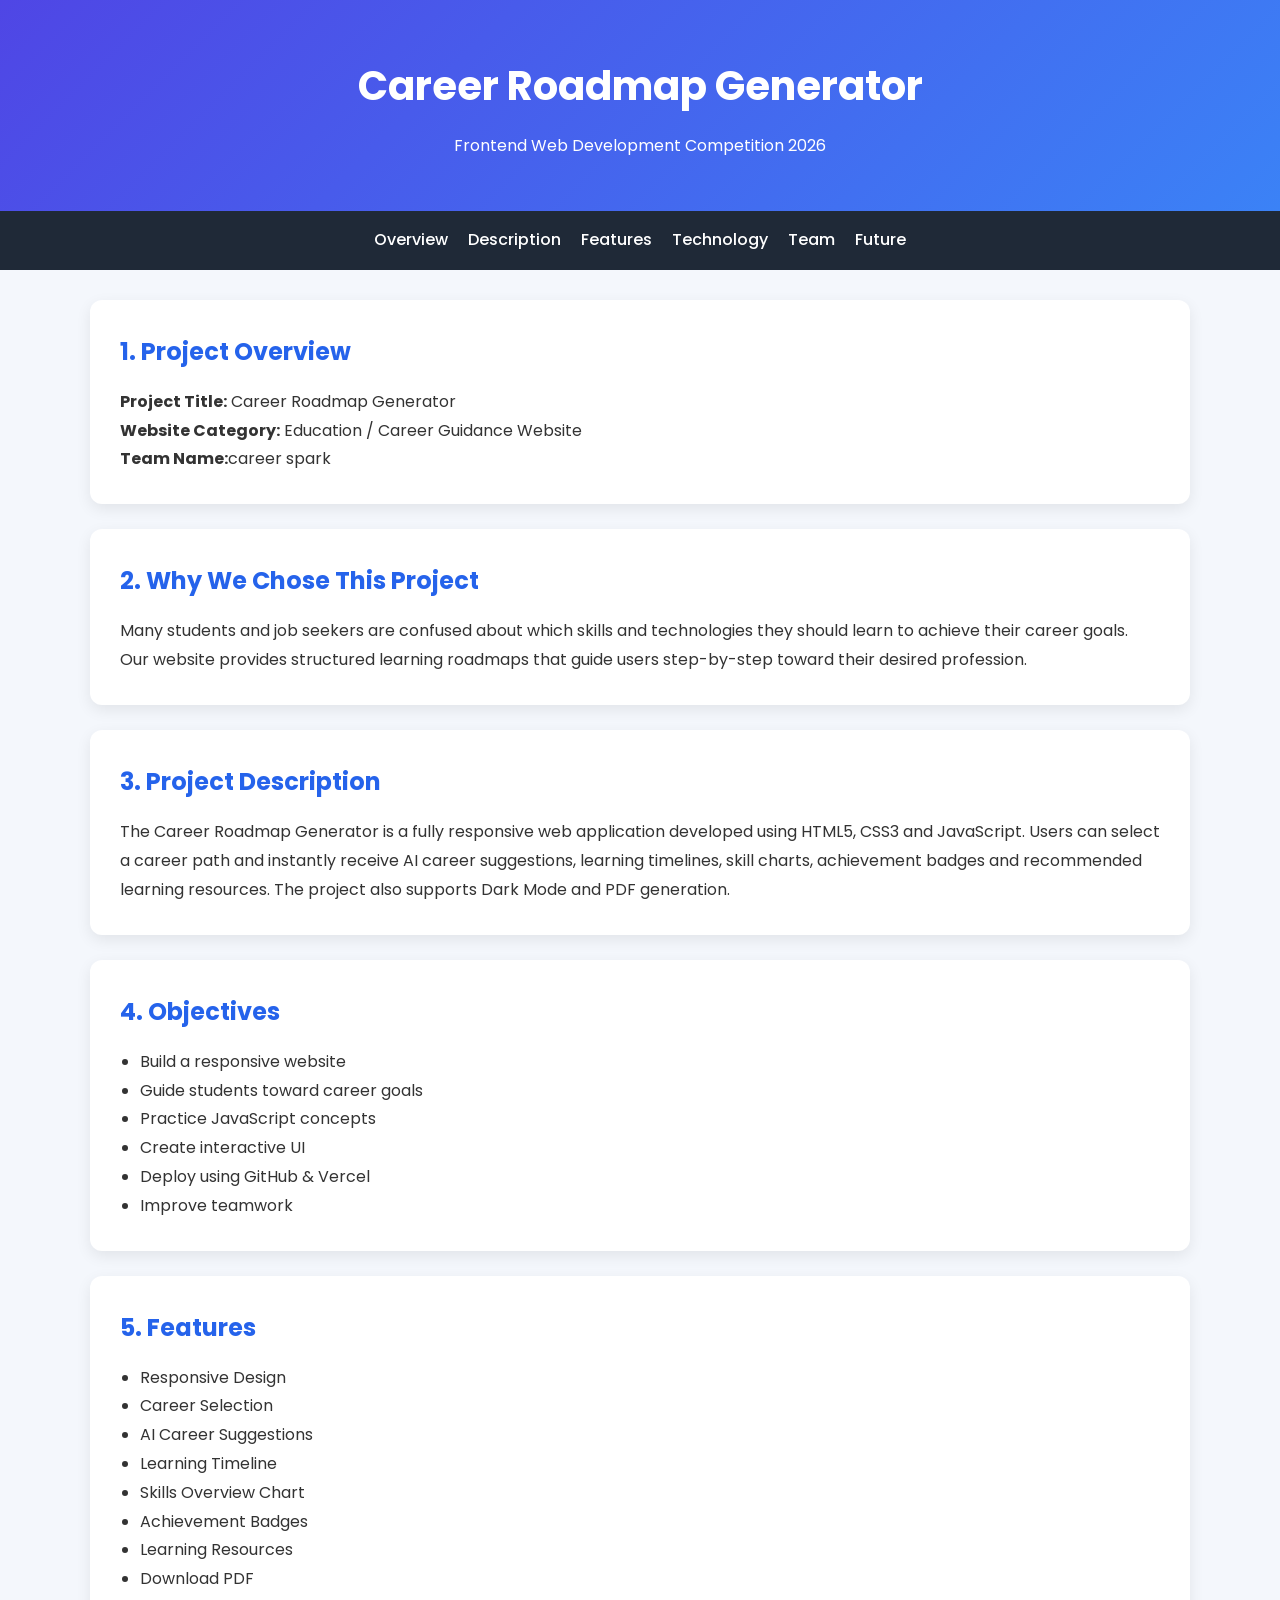
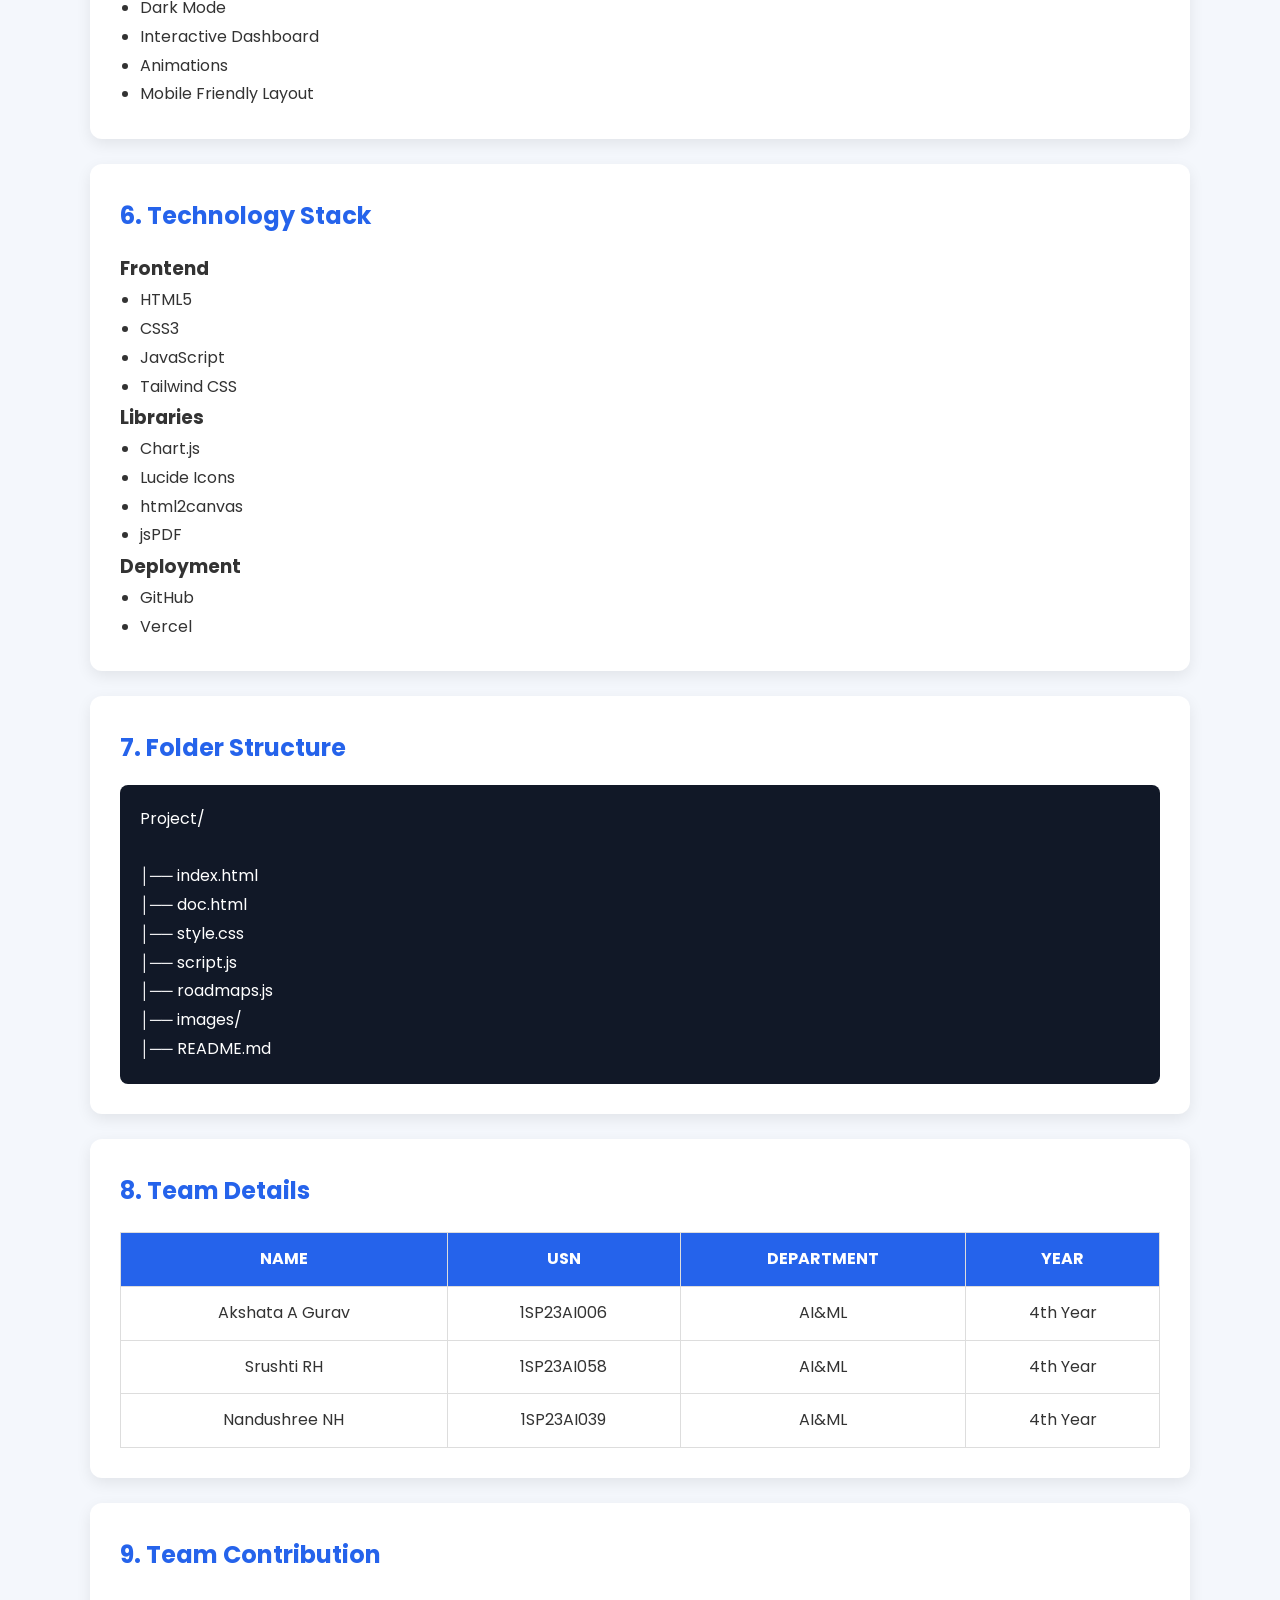
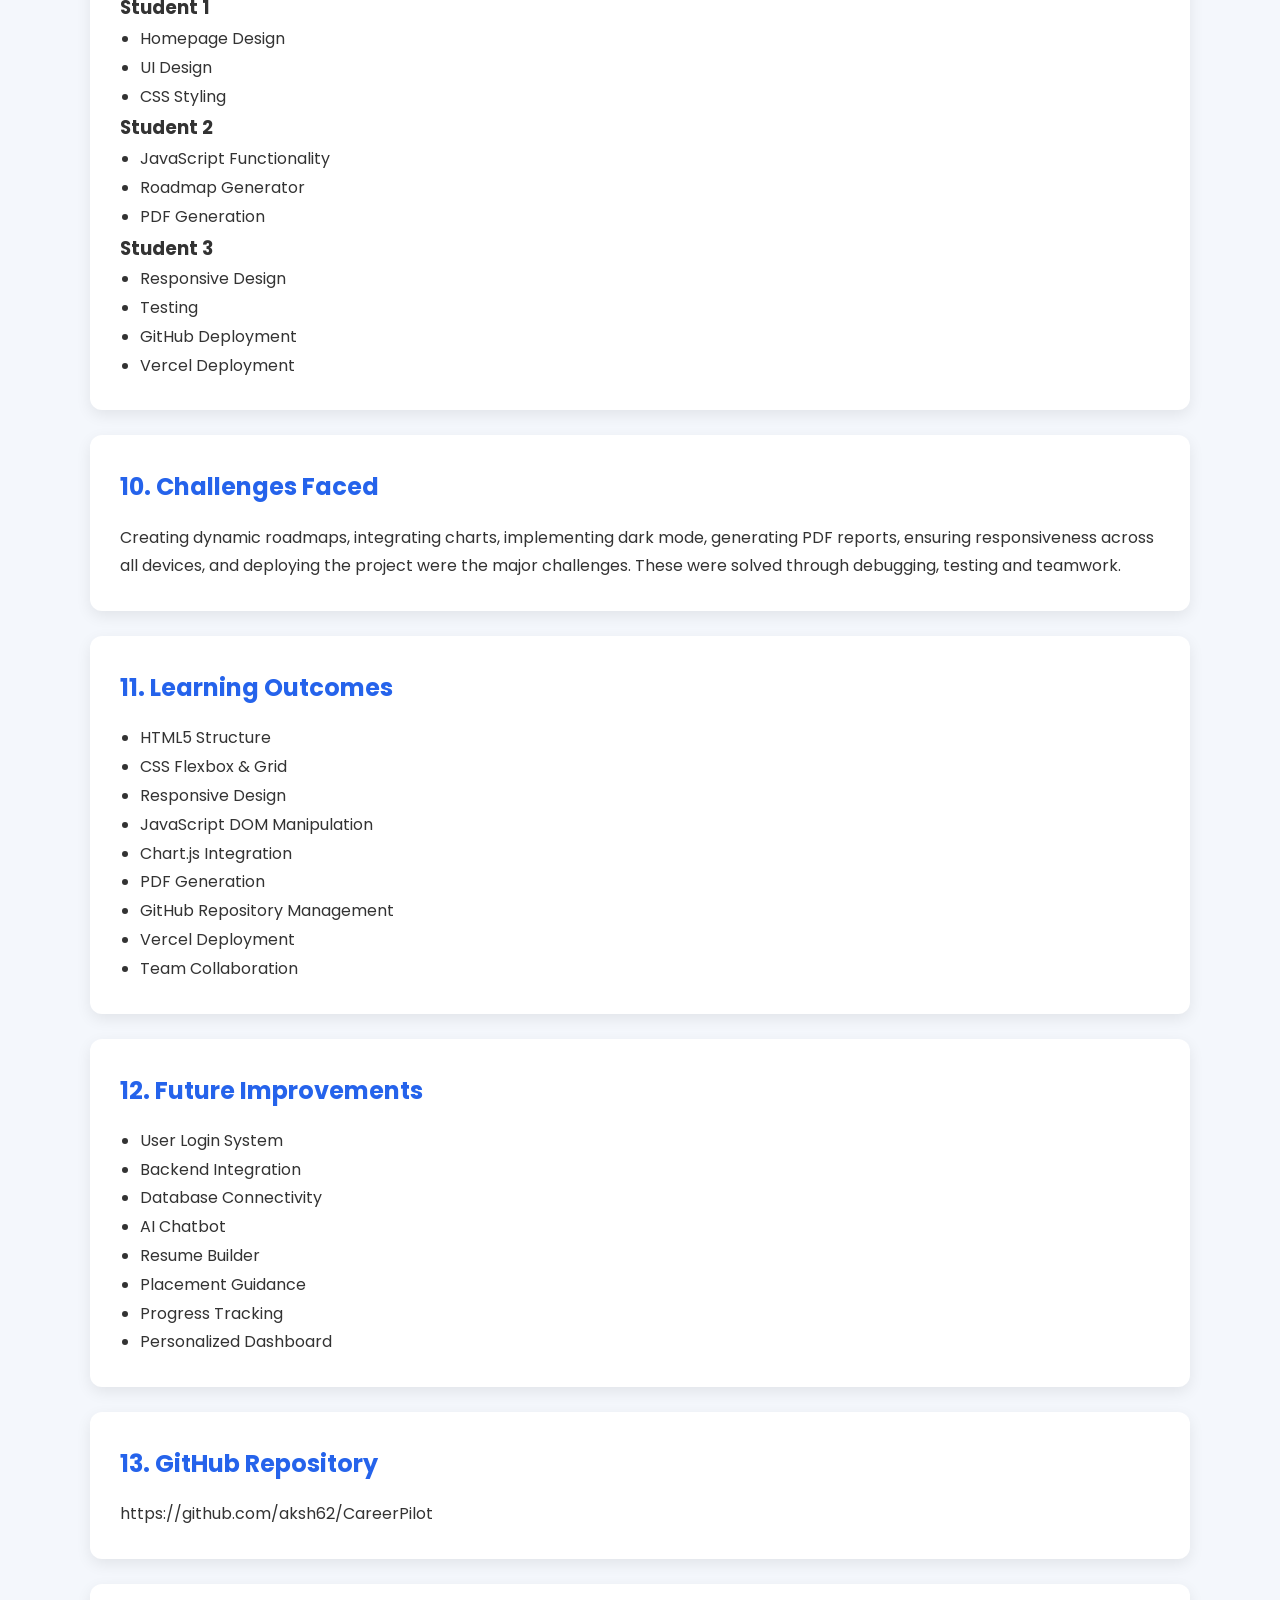
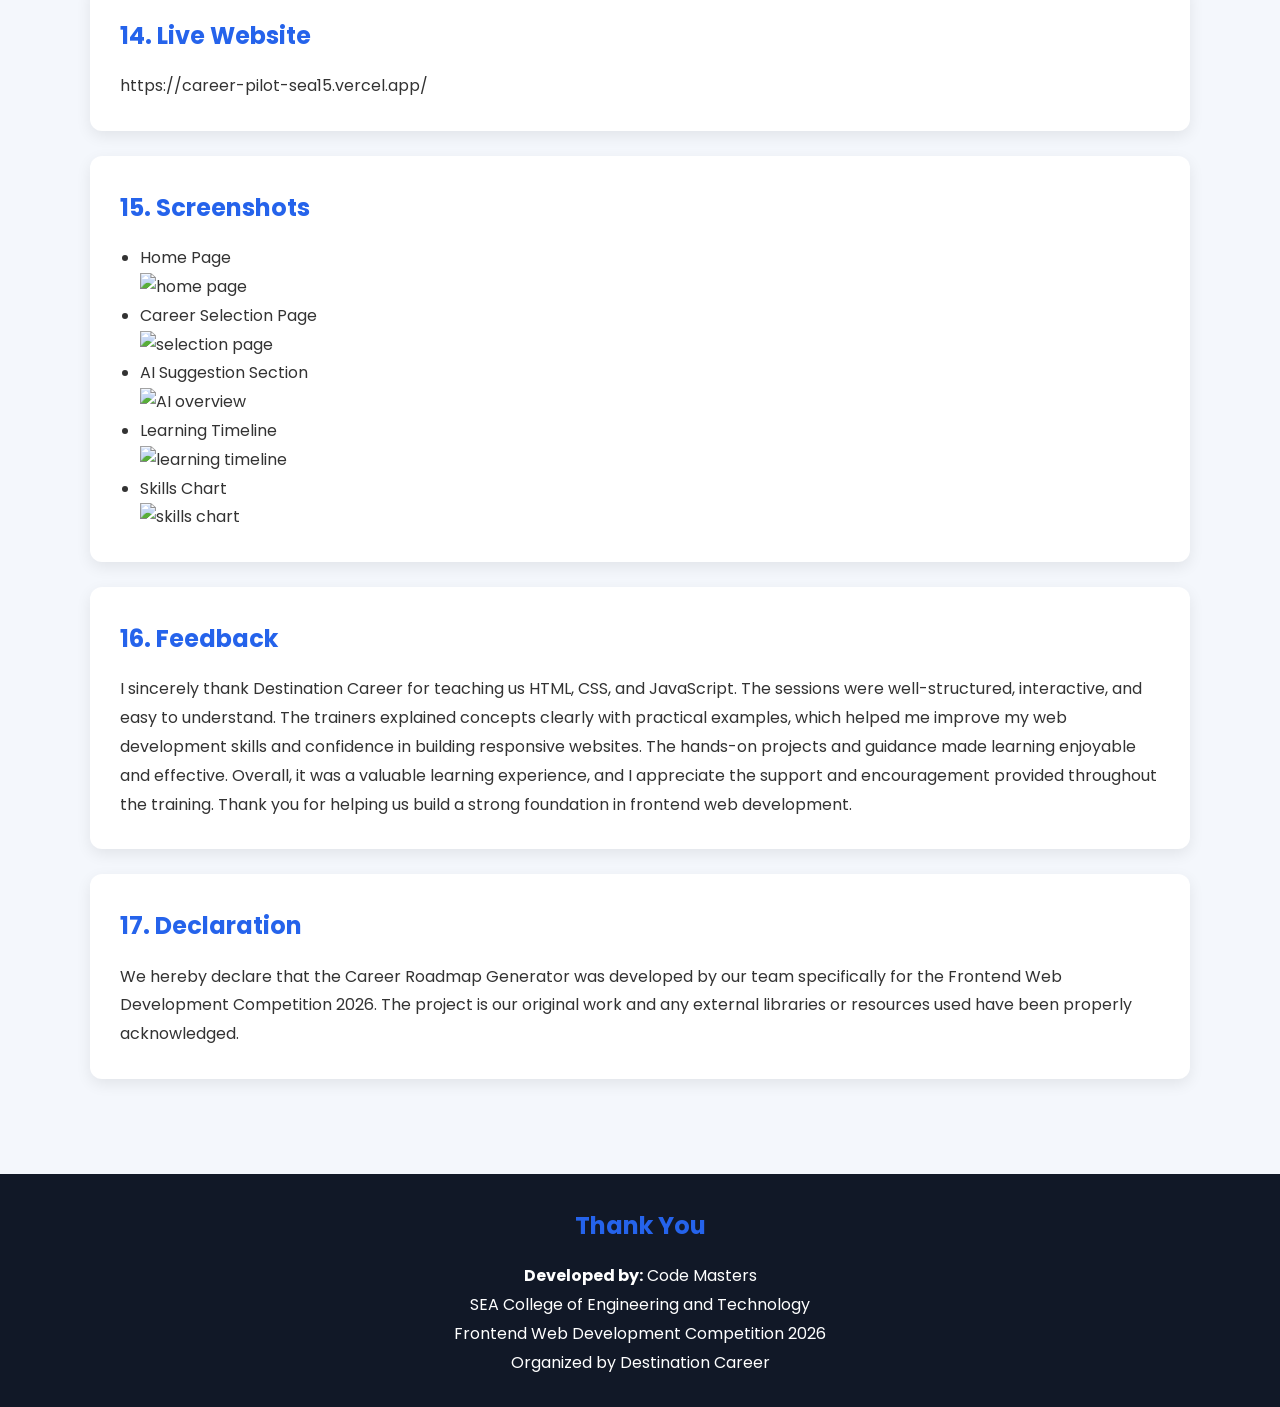
==== doc.html @ 95e8b8d0 "Add files via upload" ====
<!DOCTYPE html>
<html lang="en">
<head>
<meta charset="UTF-8">
<meta name="viewport" content="width=device-width, initial-scale=1.0">

<title>Career Roadmap Generator - Documentation</title>

<link rel="stylesheet" href="doc.css">

<link href="https://fonts.googleapis.com/css2?family=Poppins:wght@300;400;500;600;700&display=swap" rel="stylesheet">

<style>

body{
font-family:Poppins,sans-serif;
background:#f4f7fc;
margin:0;
padding:0;
color:#333;
line-height:1.8;
}

header{
background:linear-gradient(135deg,#4f46e5,#3b82f6);
color:#fff;
text-align:center;
padding:50px 20px;
}

header h1{
font-size:40px;
margin-bottom:10px;
}

nav{
background:#1f2937;
padding:15px;
display:flex;
justify-content:center;
flex-wrap:wrap;
gap:20px;
position:sticky;
top:0;
}

nav a{
color:white;
text-decoration:none;
font-weight:500;
}

nav a:hover{
color:#60a5fa;
}

.container{
width:90%;
max-width:1100px;
margin:auto;
padding:30px 0;
}

.card{
background:#fff;
padding:30px;
margin-bottom:25px;
border-radius:12px;
box-shadow:0 5px 15px rgba(0,0,0,.08);
}

h2{
color:#2563eb;
margin-bottom:15px;
}

table{
width:100%;
border-collapse:collapse;
margin-top:20px;
}

table th,
table td{
border:1px solid #ddd;
padding:12px;
text-align:center;
}

table th{
background:#2563eb;
color:white;
}

pre{
background:#111827;
color:white;
padding:20px;
border-radius:8px;
overflow:auto;
}

footer{
background:#111827;
color:white;
text-align:center;
padding:30px;
margin-top:40px;
}

ul{
padding-left:20px;
}

</style>

</head>

<body>

<header>

<h1>Career Roadmap Generator</h1>

<p>Frontend Web Development Competition 2026</p>

</header>

<nav>

<a href="#overview">Overview</a>

<a href="#description">Description</a>

<a href="#features">Features</a>

<a href="#technology">Technology</a>

<a href="#team">Team</a>

<a href="#future">Future</a>

</nav>

<div class="container">

<section id="overview" class="card">

<h2>1. Project Overview</h2>

<p><b>Project Title:</b> Career Roadmap Generator</p>

<p><b>Website Category:</b> Education / Career Guidance Website</p>

<p><b>Team Name:</b>career spark</p>

</section>

<section class="card">

<h2>2. Why We Chose This Project</h2>

<p>

Many students and job seekers are confused about which skills and technologies they should learn to achieve their career goals. Our website provides structured learning roadmaps that guide users step-by-step toward their desired profession.

</p>

</section>

<section id="description" class="card">

<h2>3. Project Description</h2>

<p>

The Career Roadmap Generator is a fully responsive web application developed using HTML5, CSS3 and JavaScript. Users can select a career path and instantly receive AI career suggestions, learning timelines, skill charts, achievement badges and recommended learning resources. The project also supports Dark Mode and PDF generation.

</p>

</section>

<section class="card">

<h2>4. Objectives</h2>

<ul>

<li>Build a responsive website</li>

<li>Guide students toward career goals</li>

<li>Practice JavaScript concepts</li>

<li>Create interactive UI</li>

<li>Deploy using GitHub & Vercel</li>

<li>Improve teamwork</li>

</ul>

</section>

<section id="features" class="card">

<h2>5. Features</h2>

<ul>

<li>Responsive Design</li>

<li>Career Selection</li>

<li>AI Career Suggestions</li>

<li>Learning Timeline</li>

<li>Skills Overview Chart</li>

<li>Achievement Badges</li>

<li>Learning Resources</li>

<li>Download PDF</li>

<li>Dark Mode</li>

<li>Interactive Dashboard</li>

<li>Animations</li>

<li>Mobile Friendly Layout</li>

</ul>

</section>

<section id="technology" class="card">

<h2>6. Technology Stack</h2>

<h3>Frontend</h3>

<ul>

<li>HTML5</li>

<li>CSS3</li>

<li>JavaScript</li>

<li>Tailwind CSS</li>

</ul>

<h3>Libraries</h3>

<ul>

<li>Chart.js</li>

<li>Lucide Icons</li>

<li>html2canvas</li>

<li>jsPDF</li>

</ul>

<h3>Deployment</h3>

<ul>

<li>GitHub</li>

<li>Vercel</li>

</ul>

</section>

<section class="card">

<h2>7. Folder Structure</h2>

<pre>
Project/

│── index.html
│── doc.html
│── style.css
│── script.js
│── roadmaps.js
│── images/
│── README.md
</pre>

</section>

<section id="team" class="card">

<h2>8. Team Details</h2>

<table>
    <tr>

<th>NAME</th>

<th>USN</th>

<th>DEPARTMENT</th>

<th>YEAR</th>

</tr>

<tr>

<td>Akshata A Gurav</td>

<td>1SP23AI006</td>

<td>AI&ML</td>

<td>4th Year</td>

</tr>
<tr>

<td>Srushti RH</td>

<td>1SP23AI058</td>

<td>AI&ML</td>

<td>4th Year</td>

</tr>

<tr>

<td>Nandushree NH</td>

<td>1SP23AI039</td>

<td>AI&ML</td>

<td>4th Year</td>

</tr>

</table>

</section>

<section class="card">

<h2>9. Team Contribution</h2>

<h3>Student 1</h3>

<ul>

<li>Homepage Design</li>

<li>UI Design</li>

<li>CSS Styling</li>

</ul>

<h3>Student 2</h3>

<ul>

<li>JavaScript Functionality</li>

<li>Roadmap Generator</li>

<li>PDF Generation</li>

</ul>

<h3>Student 3</h3>

<ul>

<li>Responsive Design</li>

<li>Testing</li>

<li>GitHub Deployment</li>

<li>Vercel Deployment</li>

</ul>

</section>

<section class="card">

<h2>10. Challenges Faced</h2>

<p>

Creating dynamic roadmaps, integrating charts, implementing dark mode, generating PDF reports, ensuring responsiveness across all devices, and deploying the project were the major challenges. These were solved through debugging, testing and teamwork.

</p>

</section>

<section class="card">

<h2>11. Learning Outcomes</h2>

<ul>

<li>HTML5 Structure</li>

<li>CSS Flexbox & Grid</li>

<li>Responsive Design</li>

<li>JavaScript DOM Manipulation</li>

<li>Chart.js Integration</li>

<li>PDF Generation</li>

<li>GitHub Repository Management</li>

<li>Vercel Deployment</li>

<li>Team Collaboration</li>

</ul>

</section>

<section id="future" class="card">

<h2>12. Future Improvements</h2>

<ul>

<li>User Login System</li>

<li>Backend Integration</li>

<li>Database Connectivity</li>

<li>AI Chatbot</li>

<li>Resume Builder</li>

<li>Placement Guidance</li>

<li>Progress Tracking</li>

<li>Personalized Dashboard</li>

</ul>

</section>

<section class="card">

<h2>13. GitHub Repository</h2>

<p>https://github.com/aksh62/CareerPilot</p>

</section>

<section class="card">

<h2>14. Live Website</h2>

<p>https://career-pilot-sea15.vercel.app/</p>

</section>

<section class="card">

<h2>15. Screenshots</h2>

<ul>

<li>Home Page</li>
<img src="C:\Users\akshg\OneDrive\Desktop\DC website\home.png"  width="200" height="200" alt="home page">

<li>Career Selection Page</li>
<img src="C:\Users\akshg\OneDrive\Desktop\DC website\homepage.png" alt="selection page" width="200" height="200">

<li>AI Suggestion Section</li>
<img src="C:\Users\akshg\OneDrive\Desktop\DC website\overview of AI.png" width="200" height="200" alt=" AI overview">

<li>Learning Timeline</li>
<img src="C:\Users\akshg\OneDrive\Desktop\DC website\career suggestion and timeline.png" width="200" height="200" alt="learning timeline">

<li>Skills Chart</li>
<img src="C:\Users\akshg\OneDrive\Desktop\DC website\skills overview.png" width="200" height="200"  alt=" skills chart">



</ul>

</section>

<section class="card">

<h2>16. Feedback</h2>

<p>


I sincerely thank Destination Career for teaching us HTML, CSS, and JavaScript. The sessions were well-structured, interactive, and easy to understand. The trainers explained concepts clearly with practical examples, which helped me improve my web development skills and confidence in building responsive websites. The hands-on projects and guidance made learning enjoyable and effective. Overall, it was a valuable learning experience, and I appreciate the support and encouragement provided throughout the training. Thank you for helping us build a strong foundation in frontend web development.


</p>

</section>

<section class="card">

<h2>17. Declaration</h2>

<p>

We hereby declare that the Career Roadmap Generator was developed by our team specifically for the Frontend Web Development Competition 2026. The project is our original work and any external libraries or resources used have been properly acknowledged.

</p>

</section>

</div>

<footer>

<h2>Thank You</h2>

<p><b>Developed by:</b> Code Masters</p>

<p>SEA College of Engineering and Technology</p>

<p>Frontend Web Development Competition 2026</p>

<p>Organized by Destination Career</p>

</footer>

</body>
</html>
---- doc.css ----
*{
margin:0;
padding:0;
box-sizing:border-box;
font-family:Poppins,sans-serif;
}

body{
background:#f5f7fb;
color:#333;
line-height:1.7;
}

header{
background:#ff5722;
color:white;
text-align:center;
padding:40px;
}

header h1{
font-size:40px;
}

.print-btn{
margin-top:20px;
padding:12px 20px;
border:none;
background:white;
color:#ff5722;
border-radius:6px;
cursor:pointer;
font-size:16px;
}

nav{
display:flex;
justify-content:center;
gap:25px;
background:#222;
padding:15px;
position:sticky;
top:0;
z-index:1000;
}

nav a{
color:white;
text-decoration:none;
}

nav a:hover{
color:#ff9800;
}

.container{
width:90%;
max-width:1200px;
margin:auto;
padding:30px 0;
}

.card{
background:white;
padding:30px;
margin-bottom:25px;
border-radius:12px;
box-shadow:0 5px 15px rgba(0,0,0,.1);
transition:.4s;
}

.card:hover{
transform:translateY(-5px);
}

h2{
color:#ff5722;
margin-bottom:15px;
}

ul{
padding-left:20px;
}

.grid{
display:grid;
grid-template-columns:repeat(auto-fit,minmax(220px,1fr));
gap:15px;
margin-top:20px;
}

.grid div{
background:#ff5722;
color:white;
padding:20px;
border-radius:8px;
text-align:center;
}

table{
width:100%;
border-collapse:collapse;
}

table th,table td{
border:1px solid #efebeb;
padding:12px;
text-align:center;
}

table th{
background:#ff5722;
color:white;
}

pre{
background:#222;
color:#fff;
padding:20px;
overflow:auto;
border-radius:8px;
}

footer{
text-align:center;
padding:40px;
background:#222;
color:white;
margin-top:40px;
}

@media(max-width:768px){

nav{
flex-wrap:wrap;
}

header h1{
font-size:28px;
}

}
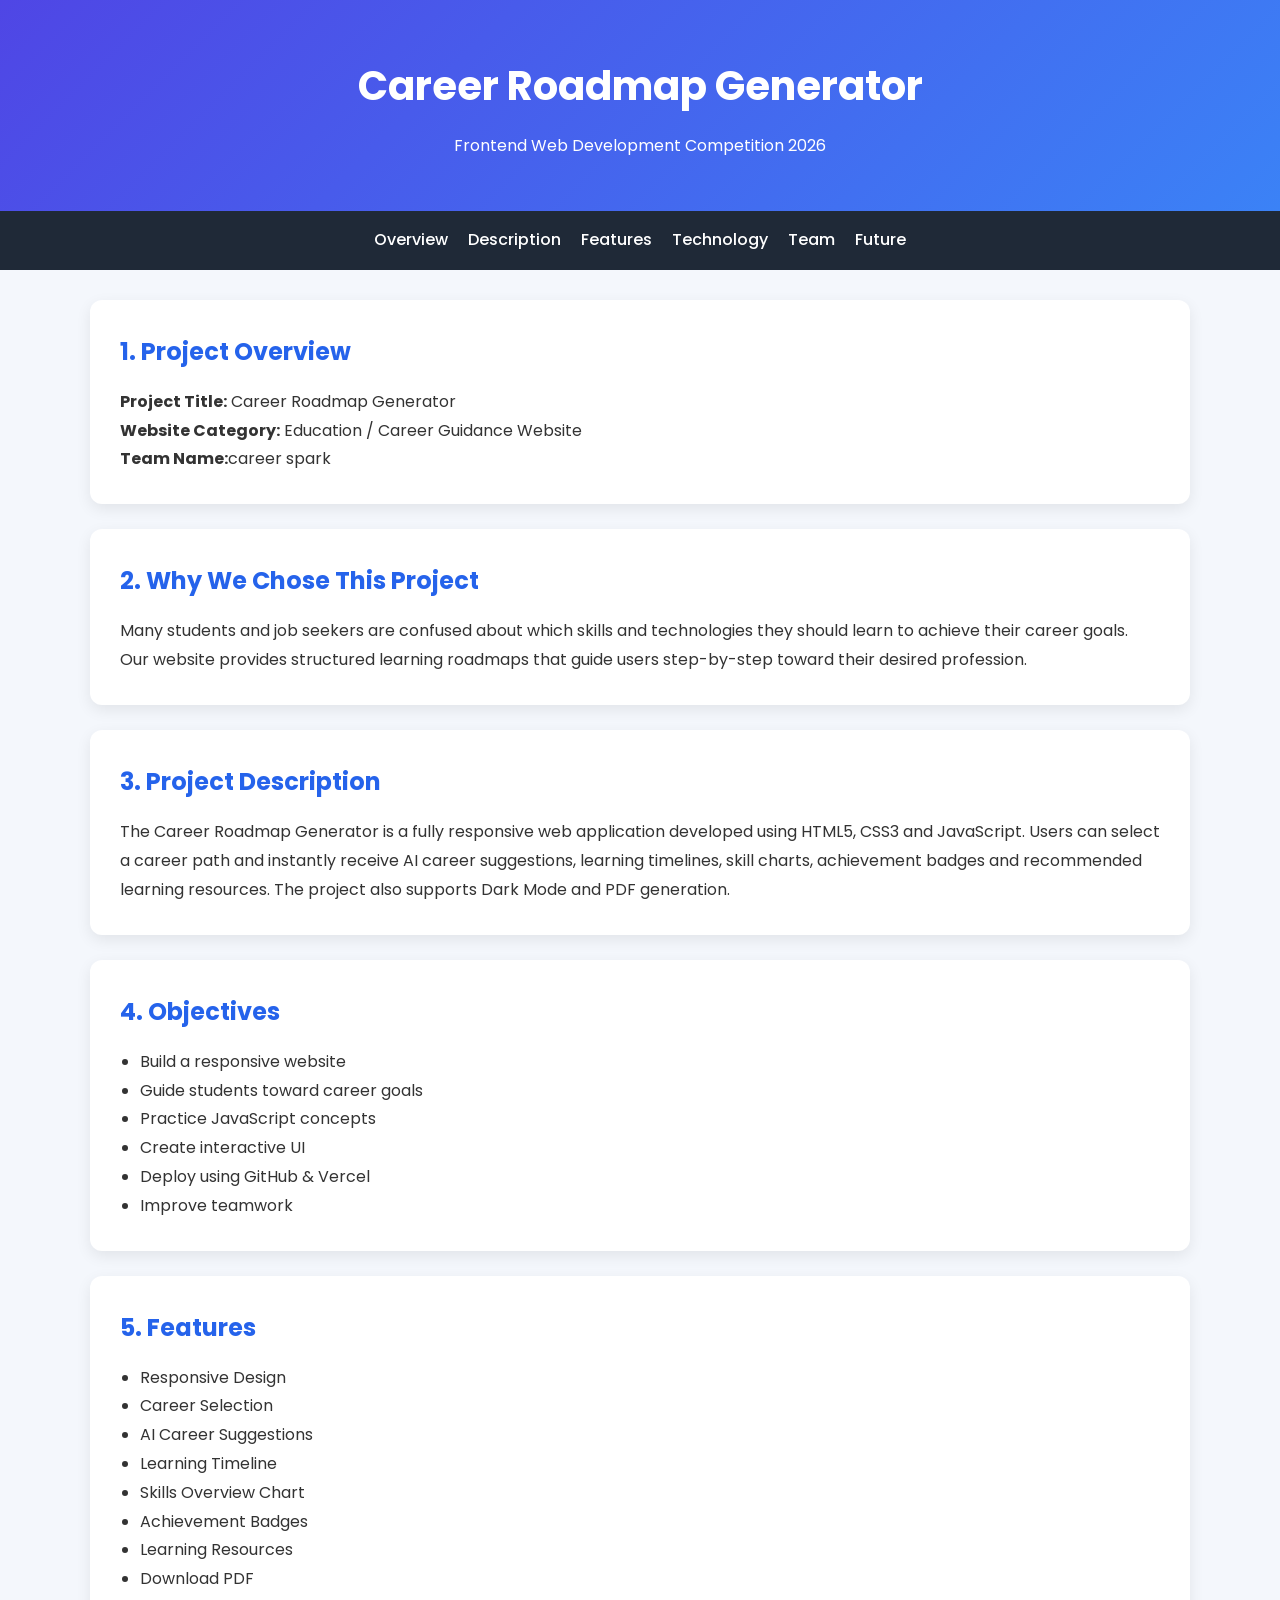
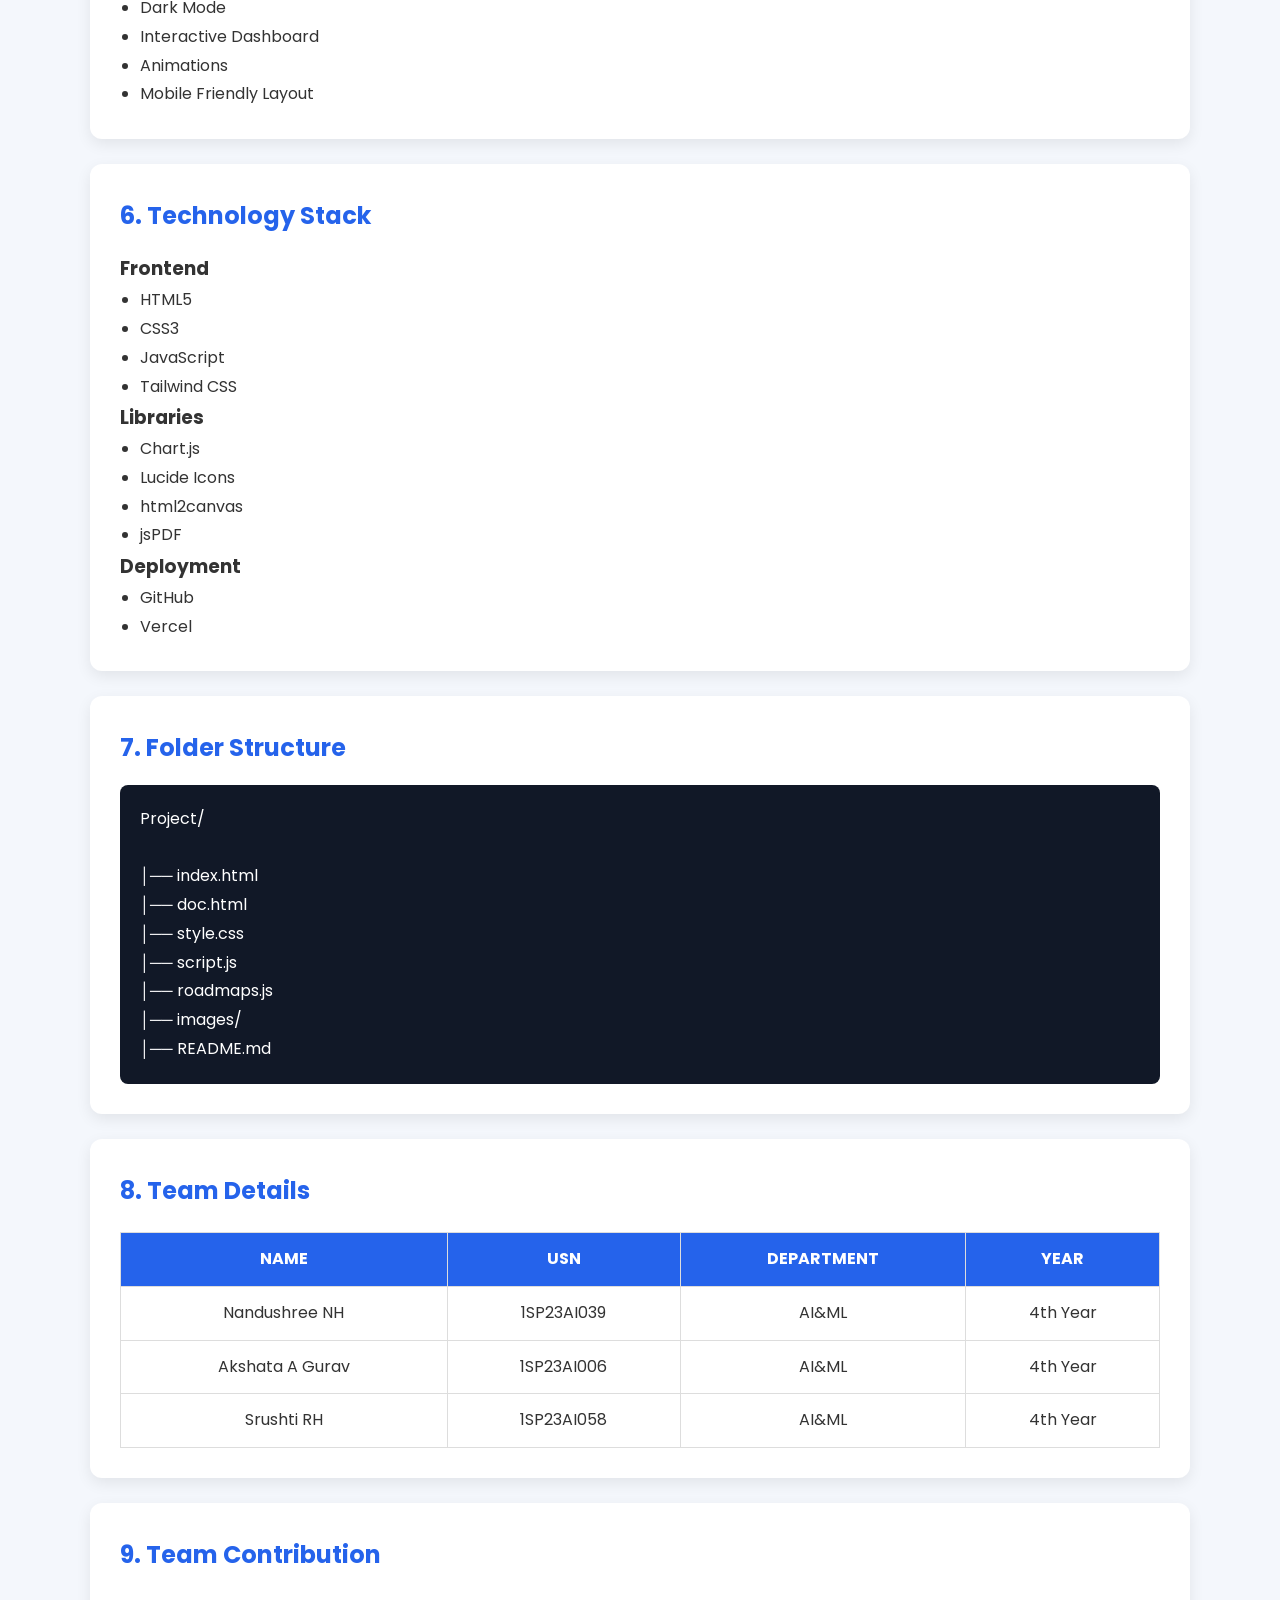
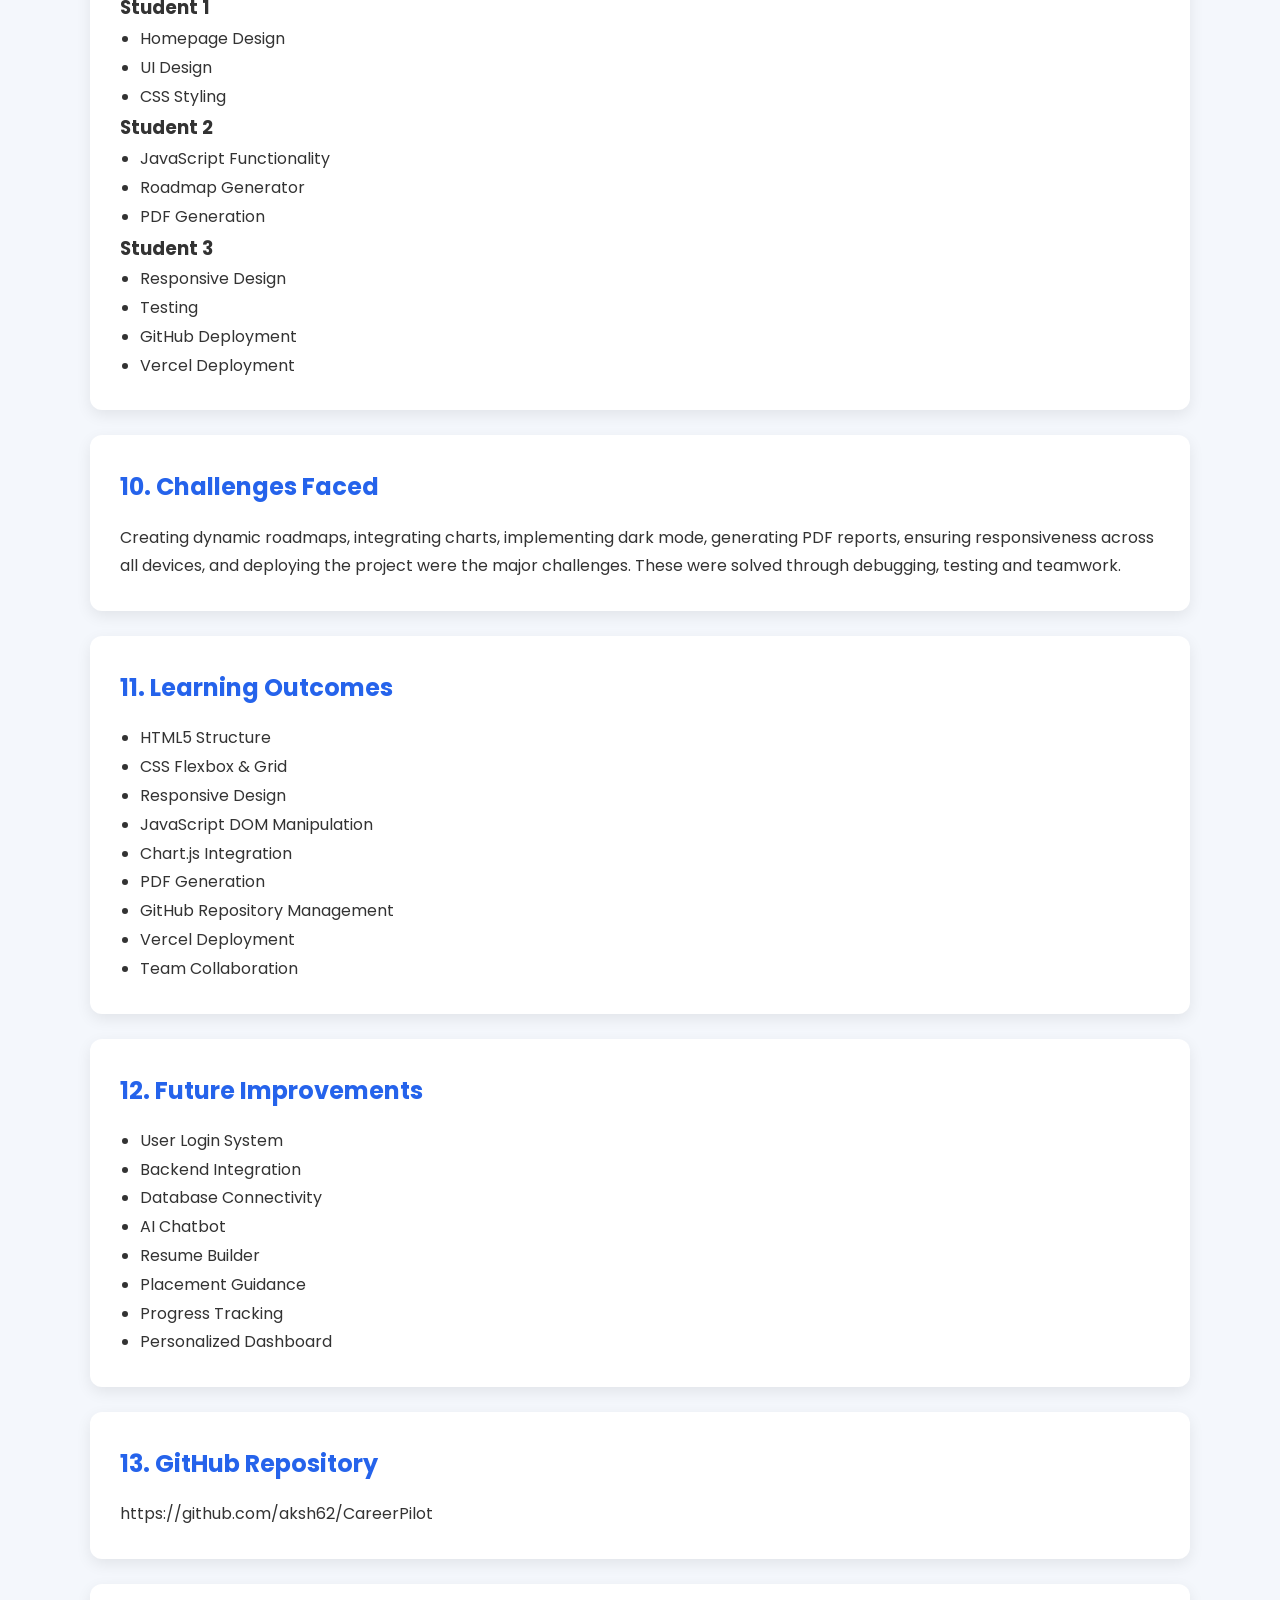
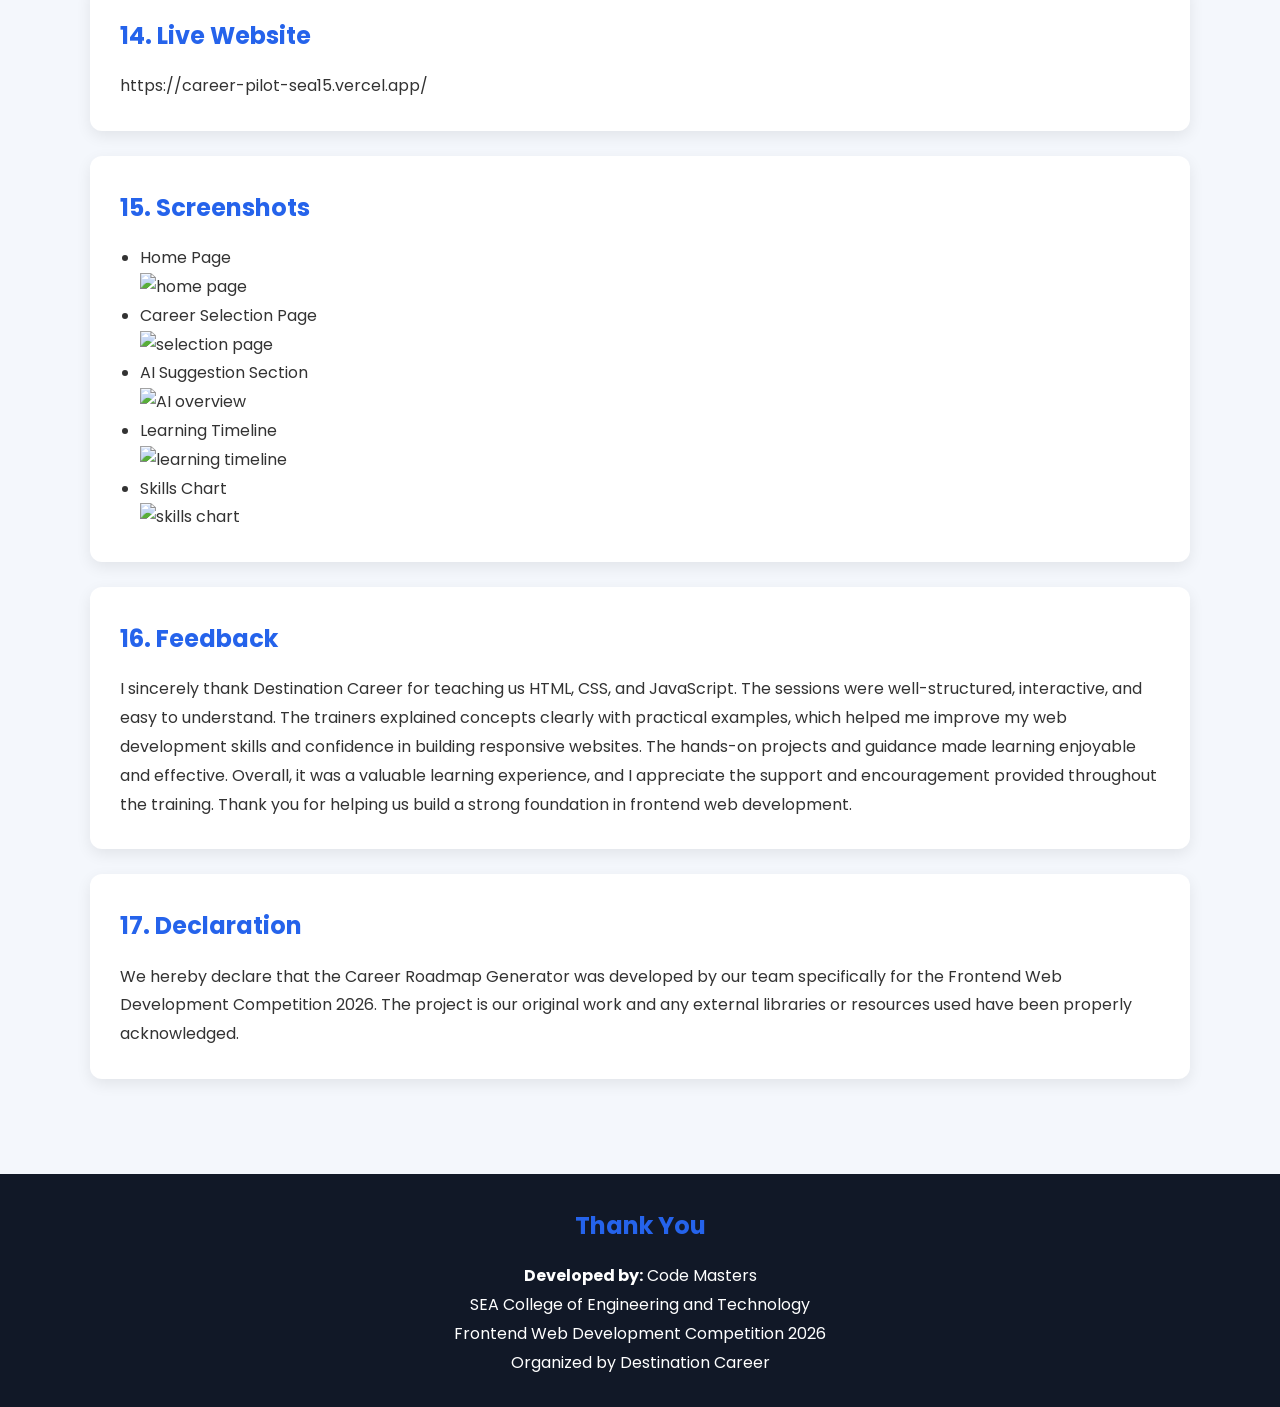
==== commit 76478a23: "Update doc.html" ====
--- a/doc.html
+++ b/doc.html
@@ -314,6 +314,18 @@
 <th>YEAR</th>
 
 </tr>
+    <tr>
+
+<td>Nandushree NH</td>
+
+<td>1SP23AI039</td>
+
+<td>AI&ML</td>
+
+<td>4th Year</td>
+
+</tr>
+
 
 <tr>
 
@@ -338,17 +350,6 @@
 
 </tr>
 
-<tr>
-
-<td>Nandushree NH</td>
-
-<td>1SP23AI039</td>
-
-<td>AI&ML</td>
-
-<td>4th Year</td>
-
-</tr>
 
 </table>
 
@@ -487,19 +488,19 @@
 <ul>
 
 <li>Home Page</li>
-<img src="C:\Users\akshg\OneDrive\Desktop\DC website\home.png"  width="200" height="200" alt="home page">
+<img src="https://github.com/nandushree-21/career-/blob/main/home.jpeg?raw=true"  width="200" height="200" alt="home page">
 
 <li>Career Selection Page</li>
-<img src="C:\Users\akshg\OneDrive\Desktop\DC website\homepage.png" alt="selection page" width="200" height="200">
+<img src="https://github.com/nandushree-21/career-/blob/main/homepage.jpeg?raw=true" alt="selection page" width="200" height="200">
 
 <li>AI Suggestion Section</li>
-<img src="C:\Users\akshg\OneDrive\Desktop\DC website\overview of AI.png" width="200" height="200" alt=" AI overview">
+<img src="https://github.com/nandushree-21/career-/blob/main/career%20suggestion%20and%20time%20line.jpeg?raw=true" width="200" height="200" alt=" AI overview">
 
 <li>Learning Timeline</li>
-<img src="C:\Users\akshg\OneDrive\Desktop\DC website\career suggestion and timeline.png" width="200" height="200" alt="learning timeline">
+<img src="https://github.com/nandushree-21/career-/blob/main/cloud%20overview.jpeg?raw=true" width="200" height="200" alt="learning timeline">
 
 <li>Skills Chart</li>
-<img src="C:\Users\akshg\OneDrive\Desktop\DC website\skills overview.png" width="200" height="200"  alt=" skills chart">
+<img src="https://github.com/nandushree-21/career-/blob/main/skill%20overiew.jpeg?raw=true" width="200" height="200"  alt=" skills chart">
 
 
 
@@ -550,4 +551,4 @@
 </footer>
 
 </body>
-</html>+</html>
